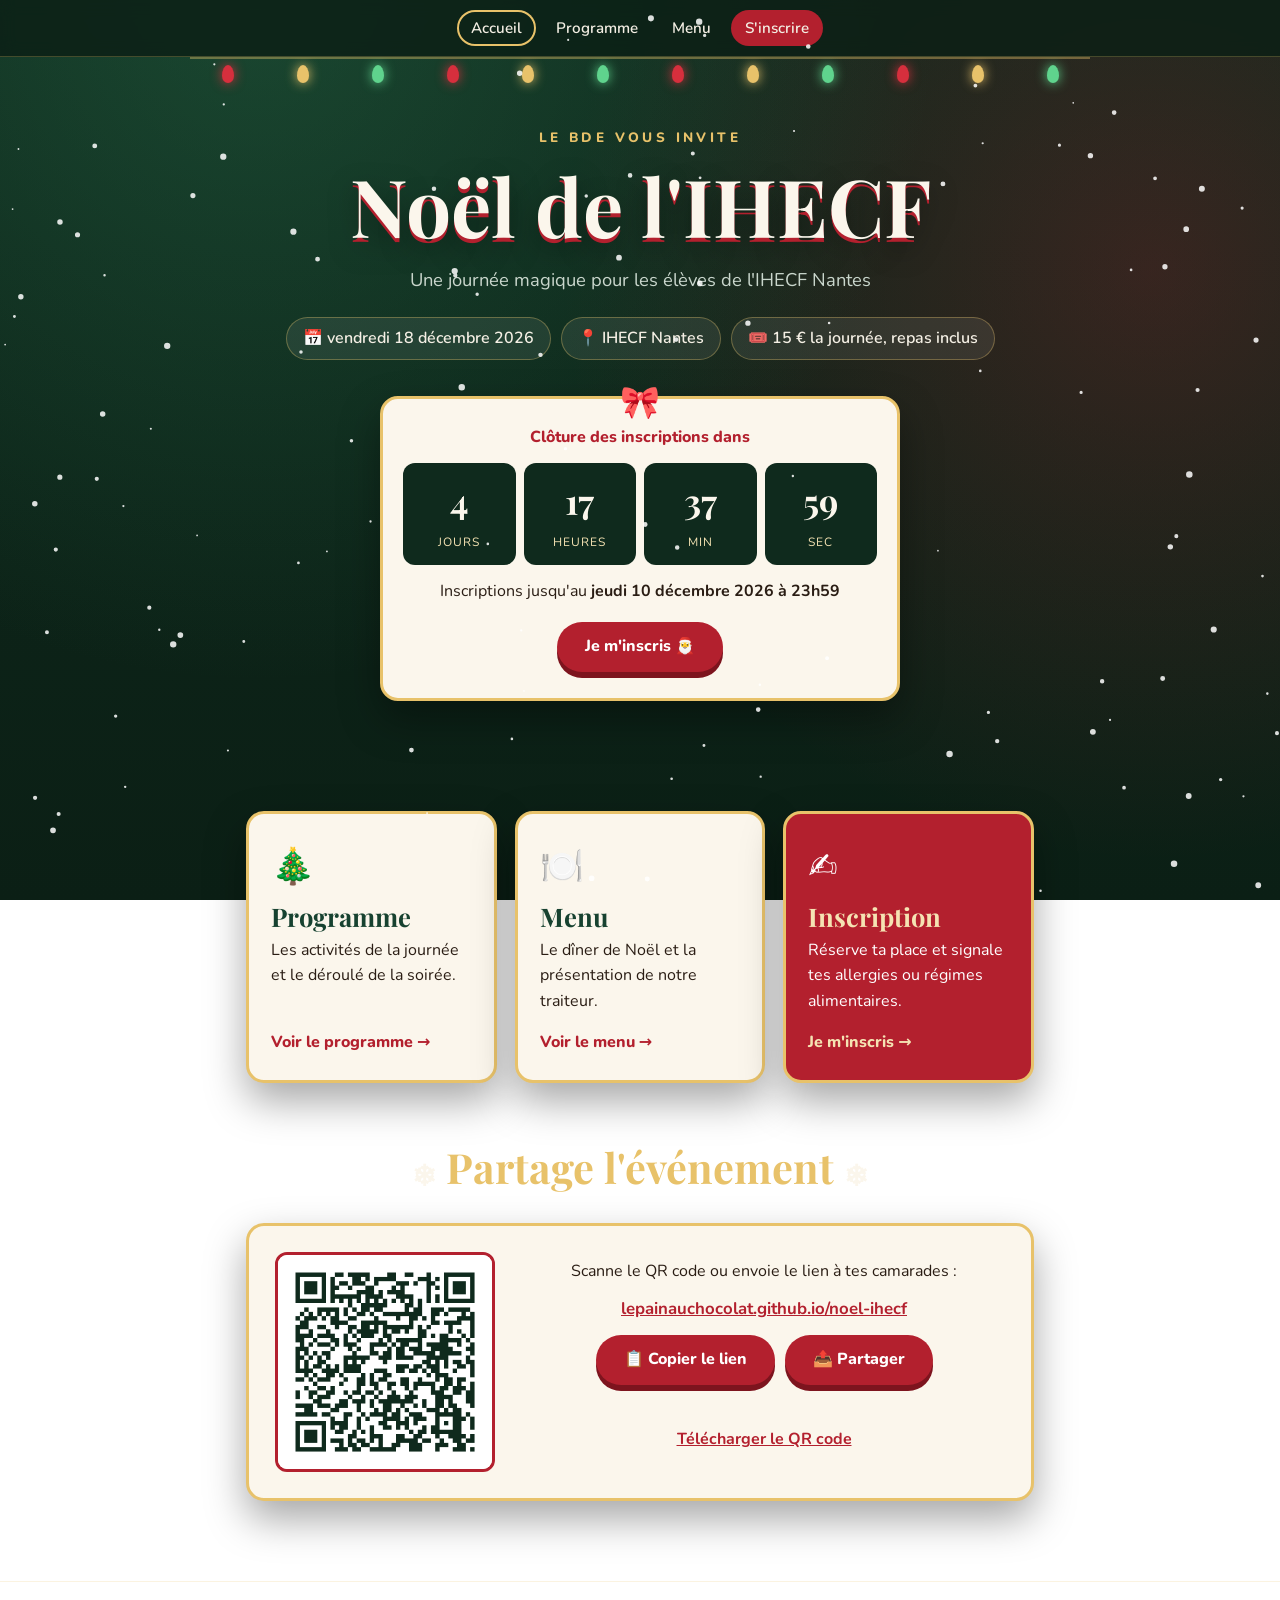
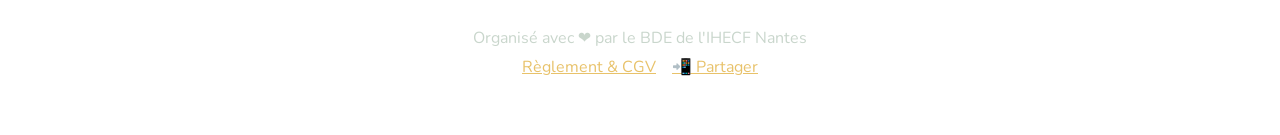
==== index.html @ 0636e61c "Programme : nouveau déroulé de l'après-midi (12h30 – 16h45) Co-Authored-By: Claude Opus 5.5 <noreply" ====
<!doctype html>
<html lang="fr">
<head>
  <meta charset="utf-8">
  <meta name="viewport" content="width=device-width, initial-scale=1">
  <meta name="robots" content="noindex, nofollow">
  <title>Noël de l'IHECF</title>
  <meta name="description" content="Programme, menu et inscription à la journée de Noël des élèves de l'IHECF Nantes.">
  <meta name="theme-color" content="#0f2a1d">
  <link rel="icon" href="data:image/svg+xml,<svg xmlns='http://www.w3.org/2000/svg' viewBox='0 0 100 100'><text y='.9em' font-size='90'>🎄</text></svg>">
  <link rel="preconnect" href="https://fonts.googleapis.com">
  <link rel="preconnect" href="https://fonts.gstatic.com" crossorigin>
  <link href="https://fonts.googleapis.com/css2?family=Playfair+Display:ital,wght@0,600;0,800;1,600&family=Nunito:wght@400;600;800&display=swap" rel="stylesheet">
  <link rel="stylesheet" href="css/style.css?v=202611181200">
</head>
<body data-page="accueil">
  <canvas id="snow" aria-hidden="true"></canvas>

  <nav class="nav">
    <a href="index.html" data-nav="accueil">Accueil</a>
    <a href="programme.html" data-nav="programme">Programme</a>
    <a href="menu.html" data-nav="menu">Menu</a>
    <a href="inscription.html" data-nav="inscription" class="nav-cta">S'inscrire</a>
  </nav>

  <header class="hero">
    <div class="garland" aria-hidden="true">
      <span></span><span></span><span></span><span></span><span></span><span></span><span></span><span></span><span></span><span></span><span></span><span></span>
    </div>
    <p class="hero-kicker">Le BDE vous invite</p>
    <h1 data-bind="nomEvenement">Noël de l'IHECF</h1>
    <p class="hero-sub" data-bind="sousTitre"></p>
    <div class="hero-meta">
      <span class="pill">📅 <span data-bind="dateEvenement"></span></span>
      <span class="pill">📍 <span data-bind="lieu"></span></span>
      <span class="pill">🎟️ <span data-bind="prix"></span></span>
    </div>

    <div class="countdown-card">
      <p class="countdown-label" id="countdown-label">Clôture des inscriptions dans</p>
      <div class="countdown" id="countdown">
        <div><strong data-cd="j">--</strong><span>jours</span></div>
        <div><strong data-cd="h">--</strong><span>heures</span></div>
        <div><strong data-cd="m">--</strong><span>min</span></div>
        <div><strong data-cd="s">--</strong><span>sec</span></div>
      </div>
      <p class="deadline">Inscriptions jusqu'au <strong data-bind="dateLimiteInscription"></strong></p>
      <a href="inscription.html" class="btn" data-signup>Je m'inscris 🎅</a>
    </div>
  </header>

  <main class="section">
    <div class="cards">
      <a class="card" href="programme.html">
        <span class="card-icon" aria-hidden="true">🎄</span>
        <h2>Programme</h2>
        <p>Les activités de la journée et le déroulé de la soirée.</p>
        <span class="card-link">Voir le programme →</span>
      </a>
      <a class="card" href="menu.html">
        <span class="card-icon" aria-hidden="true">🍽️</span>
        <h2>Menu</h2>
        <p>Le dîner de Noël et la présentation de notre traiteur.</p>
        <span class="card-link">Voir le menu →</span>
      </a>
      <a class="card card-red" href="inscription.html" data-signup>
        <span class="card-icon" aria-hidden="true">✍️</span>
        <h2>Inscription</h2>
        <p>Réserve ta place et signale tes allergies ou régimes alimentaires.</p>
        <span class="card-link">Je m'inscris →</span>
      </a>
    </div>

    <section id="partager" class="share">
      <h2><span aria-hidden="true">❄</span> Partage l'événement <span aria-hidden="true">❄</span></h2>
      <div class="share-card">
        <img src="images/qrcode.png" alt="QR code vers le site de l'événement" width="220" height="220">
        <div class="share-body">
          <p>Scanne le QR code ou envoie le lien à tes camarades :</p>
          <p class="share-url"><a id="share-url" href="#"></a></p>
          <div class="share-actions">
            <button type="button" class="btn" id="copy-link">📋 Copier le lien</button>
            <button type="button" class="btn" id="native-share" hidden>📤 Partager</button>
          </div>
          <p class="share-feedback" id="share-feedback" role="status"></p>
          <p><a href="images/qrcode.png" download="qrcode-noel-ihecf.png">Télécharger le QR code</a></p>
        </div>
      </div>
    </section>
  </main>

  <footer class="footer">
    <p>Organisé avec ❤️ par le BDE de l'IHECF Nantes</p>
    <p class="footer-links"><a href="reglement.html">Règlement &amp; CGV</a><a href="index.html#partager">📲 Partager</a><span id="contact-links"></span></p>
  </footer>

  <script src="js/config.js?v=202611181200"></script>
  <script src="js/main.js?v=202611181200"></script>
</body>
</html>
---- css/style.css ----
:root {
  --green-900: #0b1f15;
  --green-800: #0f2a1d;
  --green-700: #174230;
  --green-500: #2e7d55;
  --red-600: #b3202e;
  --red-500: #d62f3d;
  --gold: #e8c26a;
  --gold-soft: #f5e3b3;
  --cream: #fbf6ec;
  --ink: #2a1d14;
  --text: #f4efe4;
  --muted: #c9d6cc;
  --radius: 18px;
  --shadow: 0 18px 40px rgba(0, 0, 0, 0.35);
}

* { box-sizing: border-box; }
html { scroll-behavior: smooth; }
body {
  margin: 0;
  font-family: "Nunito", system-ui, sans-serif;
  color: var(--text);
  background:
    radial-gradient(circle at 20% 0%, rgba(46,125,85,.35), transparent 50%),
    radial-gradient(circle at 90% 30%, rgba(179,32,46,.25), transparent 45%),
    linear-gradient(180deg, var(--green-800), var(--green-900));
  background-attachment: fixed;
  line-height: 1.6;
  min-height: 100vh;
  overflow-x: hidden;
}
a { color: var(--gold); }
h1, h2, h3 { font-family: "Playfair Display", Georgia, serif; line-height: 1.15; }

#snow { position: fixed; inset: 0; pointer-events: none; z-index: 50; }

/* ---------- Navigation ---------- */
.nav {
  position: sticky; top: 0; z-index: 40;
  display: flex; justify-content: center; gap: 6px; flex-wrap: wrap;
  padding: 10px 16px;
  background: rgba(11, 31, 21, .82);
  backdrop-filter: blur(8px);
  border-bottom: 1px solid rgba(232, 194, 106, .25);
}
.nav a {
  color: var(--text); text-decoration: none; font-weight: 600;
  padding: 6px 14px; border-radius: 999px; font-size: .95rem;
}
.nav a:hover { background: rgba(255,255,255,.08); }
.nav .nav-cta { background: var(--red-600); }
.nav .nav-cta:hover { background: var(--red-500); }
.nav a[aria-current="page"] { box-shadow: inset 0 0 0 2px var(--gold); }

/* ---------- En-tête des pages internes ---------- */
.page-head { text-align: center; padding: 50px 16px 10px; max-width: 820px; margin: 0 auto; }
.page-head h1 {
  font-size: clamp(2.4rem, 8vw, 4rem); margin: 0; color: var(--cream);
  text-shadow: 0 4px 0 var(--red-600), 0 10px 30px rgba(0,0,0,.4);
}
.tabs { display: flex; gap: 10px; justify-content: center; flex-wrap: wrap; margin-top: 22px; }
.tabs a { color: var(--text); text-decoration: none; }
.tabs a:hover { background: rgba(255,255,255,.15); }

/* ---------- Cartes de l'accueil ---------- */
.cards { display: grid; grid-template-columns: repeat(auto-fit, minmax(220px, 1fr)); gap: 18px; }
.card {
  display: flex; flex-direction: column; text-decoration: none;
  background: var(--cream); color: var(--ink);
  border-radius: var(--radius); padding: 24px 22px;
  border: 3px solid var(--gold); box-shadow: var(--shadow);
  transition: transform .15s;
}
.card:hover { transform: translateY(-4px); }
.card-icon { font-size: 2.2rem; }
.section .card h2 {
  margin: 8px 0 6px; text-align: left;
  color: var(--green-700); font-size: 1.6rem;
  overflow-wrap: anywhere;
}
.card p { margin: 0 0 16px; flex: 1; }
.card-link { font-weight: 800; color: var(--red-600); }
.card-red { background: var(--red-600); color: #fff; border-color: var(--gold); }
.section .card-red h2, .card-red .card-link { color: var(--gold-soft); }

/* ---------- Partage ---------- */
.share { margin-top: 60px; scroll-margin-top: 70px; }
.share-card {
  display: flex; gap: 28px; align-items: center; justify-content: center; flex-wrap: wrap;
  background: var(--cream); color: var(--ink);
  border-radius: var(--radius); padding: 26px;
  border: 3px solid var(--gold); box-shadow: var(--shadow);
}
.share-card img {
  width: 220px; height: 220px; max-width: 100%;
  border-radius: 12px; border: 3px solid var(--red-600); background: #fff;
}
.share-body { flex: 1 1 260px; text-align: center; }
.share-body p { margin: 0 0 12px; }
.share-body a { color: var(--red-600); font-weight: 700; }
.share-url a { font-size: 1.05rem; overflow-wrap: anywhere; }
.share-actions { display: flex; gap: 10px; justify-content: center; flex-wrap: wrap; margin-bottom: 8px; }
.share-actions .btn { border: 0; font: inherit; font-weight: 800; cursor: pointer; }
.share-actions .btn.btn-ghost { border: 2px solid var(--red-600); color: var(--red-600); }
.share-actions .btn.btn-ghost:hover { background: #fde8ea; }
.share-feedback { min-height: 1.4em; font-weight: 700; color: var(--green-700); }

/* ---------- Programme ---------- */
.section-night {
  background: linear-gradient(180deg, rgba(10,14,40,.0), rgba(10,14,40,.55) 15%, rgba(10,14,40,.55) 85%, rgba(10,14,40,0));
  max-width: none;
}
.section-night > * { max-width: 820px; margin-left: auto; margin-right: auto; }
.section-night .timeline::before {
  background: repeating-linear-gradient(180deg, var(--gold) 0 14px, var(--cream) 14px 28px);
}
.center-actions { display: flex; gap: 12px; justify-content: center; flex-wrap: wrap; margin-top: 30px; }
.btn.btn-ghost { background: transparent; border: 2px solid var(--gold); color: var(--gold); box-shadow: none; }
.btn.btn-ghost:hover { background: rgba(232,194,106,.12); }
.btn.btn-ghost:active { transform: none; }

/* ---------- Traiteur ---------- */
.caterer {
  display: flex; gap: 24px; align-items: center; flex-wrap: wrap;
  background: rgba(255,255,255,.06); border: 1px solid rgba(232,194,106,.35);
  border-radius: var(--radius); padding: 24px;
}
.caterer-photo {
  flex: 0 0 160px; height: 160px; border-radius: 50%;
  display: grid; place-items: center; font-size: 4.5rem;
  background: var(--cream) center / cover no-repeat;
  border: 4px solid var(--gold); box-shadow: var(--shadow);
  margin: 0 auto;
}
.caterer-body { flex: 1 1 280px; }
.caterer-body h3 { margin: 0; font-size: 1.8rem; color: var(--cream); }
.caterer-slogan { margin: 2px 0 12px; color: var(--gold); font-style: italic; font-family: "Playfair Display", serif; font-size: 1.1rem; }
.caterer-points { list-style: none; padding: 0; margin: 14px 0 0; display: flex; flex-wrap: wrap; gap: 8px; }
.caterer-points li {
  background: rgba(46,125,85,.35); border: 1px solid var(--green-500);
  padding: 4px 12px; border-radius: 999px; font-size: .9rem; font-weight: 600;
}
.caterer-links { margin: 14px 0 0; font-weight: 700; }
.caterer-links:empty { display: none; }

/* ---------- Inscription ---------- */
.deadline-banner {
  display: inline-block; margin: 20px 0 0;
  background: var(--cream); color: var(--ink);
  padding: 10px 20px; border-radius: 999px; border: 2px solid var(--gold); font-weight: 600;
}
.deadline-banner.is-closed { background: #fde8ea; color: #7d141e; }
.deadline-left { color: var(--red-600); font-weight: 800; }
.steps { display: grid; grid-template-columns: repeat(auto-fit, minmax(200px, 1fr)); gap: 14px; margin-bottom: 26px; }
.step {
  display: flex; gap: 12px; align-items: flex-start;
  background: rgba(255,255,255,.06); border: 1px solid rgba(255,255,255,.12);
  border-radius: var(--radius); padding: 16px;
}
.step span {
  flex: 0 0 34px; height: 34px; border-radius: 50%; display: grid; place-items: center;
  background: var(--red-600); color: #fff; font-weight: 800;
}
.step p { margin: 4px 0 0; }

/* ---------- Hero ---------- */
.hero {
  position: relative;
  text-align: center;
  padding: 70px 16px 60px;
  max-width: 900px; margin: 0 auto;
}
.garland {
  position: absolute; top: 0; left: 50%; transform: translateX(-50%);
  width: min(100%, 900px); height: 40px;
  display: flex; justify-content: space-around;
  border-top: 2px solid rgba(232,194,106,.4);
  border-radius: 0 0 50% 50% / 0 0 30px 30px;
}
.garland span {
  width: 12px; height: 18px; border-radius: 50% 50% 50% 50% / 60% 60% 40% 40%;
  margin-top: 6px;
  background: var(--red-500);
  box-shadow: 0 0 12px var(--red-500);
  animation: blink 2s infinite ease-in-out;
}
.garland span:nth-child(3n+2) { background: var(--gold); box-shadow: 0 0 12px var(--gold); animation-delay: .6s; }
.garland span:nth-child(3n) { background: #5fd38d; box-shadow: 0 0 12px #5fd38d; animation-delay: 1.2s; }
@keyframes blink { 50% { opacity: .35; box-shadow: none; } }

.hero-kicker {
  text-transform: uppercase; letter-spacing: .25em;
  color: var(--gold); font-weight: 800; font-size: .85rem; margin: 0 0 10px;
}
.hero h1 {
  font-size: clamp(2.6rem, 9vw, 5rem);
  margin: 0;
  color: var(--cream);
  text-shadow: 0 4px 0 var(--red-600), 0 10px 30px rgba(0,0,0,.4);
}
.hero-sub { color: var(--muted); font-size: 1.15rem; margin: 14px auto 22px; max-width: 560px; }
.hero-meta { display: flex; gap: 10px; justify-content: center; flex-wrap: wrap; }
.pill {
  background: rgba(255,255,255,.08);
  border: 1px solid rgba(232,194,106,.35);
  padding: 8px 16px; border-radius: 999px; font-weight: 600;
}

.countdown-card {
  margin: 36px auto 0; max-width: 520px;
  background: var(--cream); color: var(--ink);
  border-radius: var(--radius); padding: 26px 20px;
  box-shadow: var(--shadow);
  border: 3px solid var(--gold);
  position: relative;
}
.countdown-card::before {
  content: "🎀"; position: absolute; top: -22px; left: 50%; transform: translateX(-50%);
  font-size: 2rem;
}
.countdown-label { margin: 0 0 12px; font-weight: 800; color: var(--red-600); }
.countdown { display: grid; grid-template-columns: repeat(4, 1fr); gap: 8px; }
.countdown[hidden] { display: none; }
.countdown div {
  background: var(--green-800); color: var(--cream);
  border-radius: 12px; padding: 10px 4px;
}
.countdown strong { display: block; font-size: clamp(1.5rem, 6vw, 2.2rem); font-family: "Playfair Display", serif; }
.countdown span { font-size: .75rem; text-transform: uppercase; letter-spacing: .08em; color: var(--gold-soft); }
.deadline { margin: 14px 0 18px; }

.btn {
  display: inline-block; text-decoration: none;
  background: var(--red-600); color: #fff; font-weight: 800;
  padding: 12px 28px; border-radius: 999px;
  box-shadow: 0 6px 0 #7d141e;
  transition: transform .1s, box-shadow .1s;
}
.btn:hover { background: var(--red-500); }
.btn:active { transform: translateY(4px); box-shadow: 0 2px 0 #7d141e; }
.btn.is-closed, .nav-cta.is-closed { opacity: .5; }

/* ---------- Sections ---------- */
.section { max-width: 820px; margin: 0 auto; padding: 50px 16px; scroll-margin-top: 60px; }
.section h2 {
  text-align: center; color: var(--gold);
  font-size: clamp(1.8rem, 6vw, 2.6rem); margin: 0 0 32px;
}
.section h2 span { color: var(--cream); font-size: .7em; vertical-align: middle; }
.lead { text-align: center; max-width: 620px; margin: 0 auto 12px; }
.lead.small { font-size: .95rem; color: var(--muted); margin-bottom: 26px; }

/* ---------- Timeline ---------- */
.timeline { list-style: none; padding: 0; margin: 0; position: relative; }
.timeline::before {
  content: ""; position: absolute; left: 27px; top: 10px; bottom: 10px; width: 3px;
  background: repeating-linear-gradient(180deg, var(--red-500) 0 14px, var(--cream) 14px 28px);
  border-radius: 3px;
}
.tl-item { display: flex; gap: 18px; margin-bottom: 18px; position: relative; }
.tl-icon {
  flex: 0 0 56px; height: 56px; border-radius: 50%;
  display: grid; place-items: center; font-size: 1.6rem;
  background: var(--cream); border: 3px solid var(--gold);
  position: relative; z-index: 1;
}
.tl-body {
  flex: 1; background: rgba(255,255,255,.06);
  border: 1px solid rgba(255,255,255,.1);
  border-radius: var(--radius); padding: 14px 18px;
}
.tl-time { margin: 0; color: var(--gold); font-weight: 800; letter-spacing: .05em; }
.tl-body h3 { margin: 2px 0 4px; font-size: 1.25rem; color: var(--cream); }
.tl-body p:last-child { margin: 0; color: var(--muted); }

/* ---------- Menu ---------- */
.menu-card {
  background: var(--cream); color: var(--ink);
  border-radius: var(--radius); padding: 34px 24px;
  box-shadow: var(--shadow);
  text-align: center;
  border: 3px double var(--gold);
  outline: 2px solid var(--red-600); outline-offset: 6px;
  margin: 8px;
}
.menu-title { font-family: "Playfair Display", serif; font-style: italic; font-size: 2rem; margin: 0; color: var(--red-600); }
.menu-info { margin: 4px 0 20px; font-weight: 800; color: var(--green-700); }
.menu-section h3 {
  margin: 0 0 6px; text-transform: uppercase; letter-spacing: .2em;
  font-size: .95rem; color: var(--green-700); font-family: "Nunito", sans-serif; font-weight: 800;
}
.menu-section ul { list-style: none; padding: 0; margin: 0; }
.menu-section li { font-family: "Playfair Display", serif; font-size: 1.1rem; margin: 2px 0; }
.menu-sep { color: var(--gold); margin: 14px 0; font-size: 1.1rem; }
.menu-note {
  margin: 26px 0 0; padding: 12px 16px; border-radius: 12px;
  background: #fde8ea; color: #7d141e; font-weight: 600; font-size: .95rem;
}
.menu-note:empty { display: none; }

/* ---------- Formulaire ---------- */
.form-wrap[hidden], .notice[hidden] { display: none; }
.form-wrap {
  background: var(--cream); border-radius: var(--radius);
  padding: 8px; box-shadow: var(--shadow); border: 3px solid var(--gold);
}
.form-wrap iframe { width: 100%; height: 1200px; border: 0; border-radius: 12px; display: block; }
.form-fallback { text-align: center; color: var(--ink); font-size: .9rem; margin: 8px 0 4px; }
.form-fallback a { color: var(--red-600); }
.notice {
  text-align: center; font-size: 1.15rem;
  background: rgba(255,255,255,.08); border: 2px dashed var(--gold);
  border-radius: var(--radius); padding: 28px 18px;
}

/* ---------- Footer ---------- */
.footer {
  text-align: center; padding: 40px 16px 50px; color: var(--muted);
  border-top: 1px solid rgba(232,194,106,.2); margin-top: 30px;
}
.footer p { margin: 4px 0; }
.footer-links { display: flex; gap: 16px; justify-content: center; flex-wrap: wrap; }
#contact-links { display: contents; }

/* ---------- Page règlement ---------- */
.doc {
  max-width: 820px; margin: 40px auto; padding: 0 16px;
}
.doc-card {
  background: var(--cream); color: var(--ink);
  border-radius: var(--radius); padding: 36px clamp(18px, 5vw, 48px);
  box-shadow: var(--shadow); border: 3px solid var(--gold);
}
.doc h1 { color: var(--red-600); font-size: clamp(2rem, 7vw, 2.8rem); margin: 0 0 6px; text-align: center; }
.doc .updated { text-align: center; color: #6b5d50; margin: 0 0 24px; font-size: .9rem; }
.doc-toc {
  background: #f1e8d6; border-radius: 12px; padding: 14px 20px; margin-bottom: 28px;
}
.doc-toc p { margin: 0 0 6px; font-weight: 800; }
.doc-toc ol { margin: 0; padding-left: 20px; }
.doc-toc a, .doc-card a { color: var(--red-600); }
.doc h2 {
  color: var(--green-700); font-size: 1.6rem; margin: 36px 0 10px;
  padding-bottom: 6px; border-bottom: 2px solid var(--gold); scroll-margin-top: 70px;
}
.doc h3 { color: var(--red-600); font-size: 1.1rem; margin: 20px 0 6px; font-family: "Nunito", sans-serif; font-weight: 800; }
.doc p, .doc li { font-size: 1rem; }
.doc .placeholder { background: #fff3c4; padding: 0 4px; border-radius: 4px; }

@media (max-width: 520px) {
  .timeline::before { left: 21px; }
  .tl-icon { flex-basis: 44px; height: 44px; font-size: 1.25rem; }
  .tl-item { gap: 12px; }
  .form-wrap iframe { height: 1400px; }
}

@media (prefers-reduced-motion: reduce) {
  html { scroll-behavior: auto; }
  .garland span { animation: none; }
}

/* ---------- Avertissement paiement ---------- */
.pay-warning {
  max-width: 620px; margin: 0 auto 16px; text-align: center;
  background: #fde8ea; color: #7d141e;
  border: 2px solid var(--red-600); border-radius: 12px;
  padding: 12px 16px; font-size: .95rem;
}
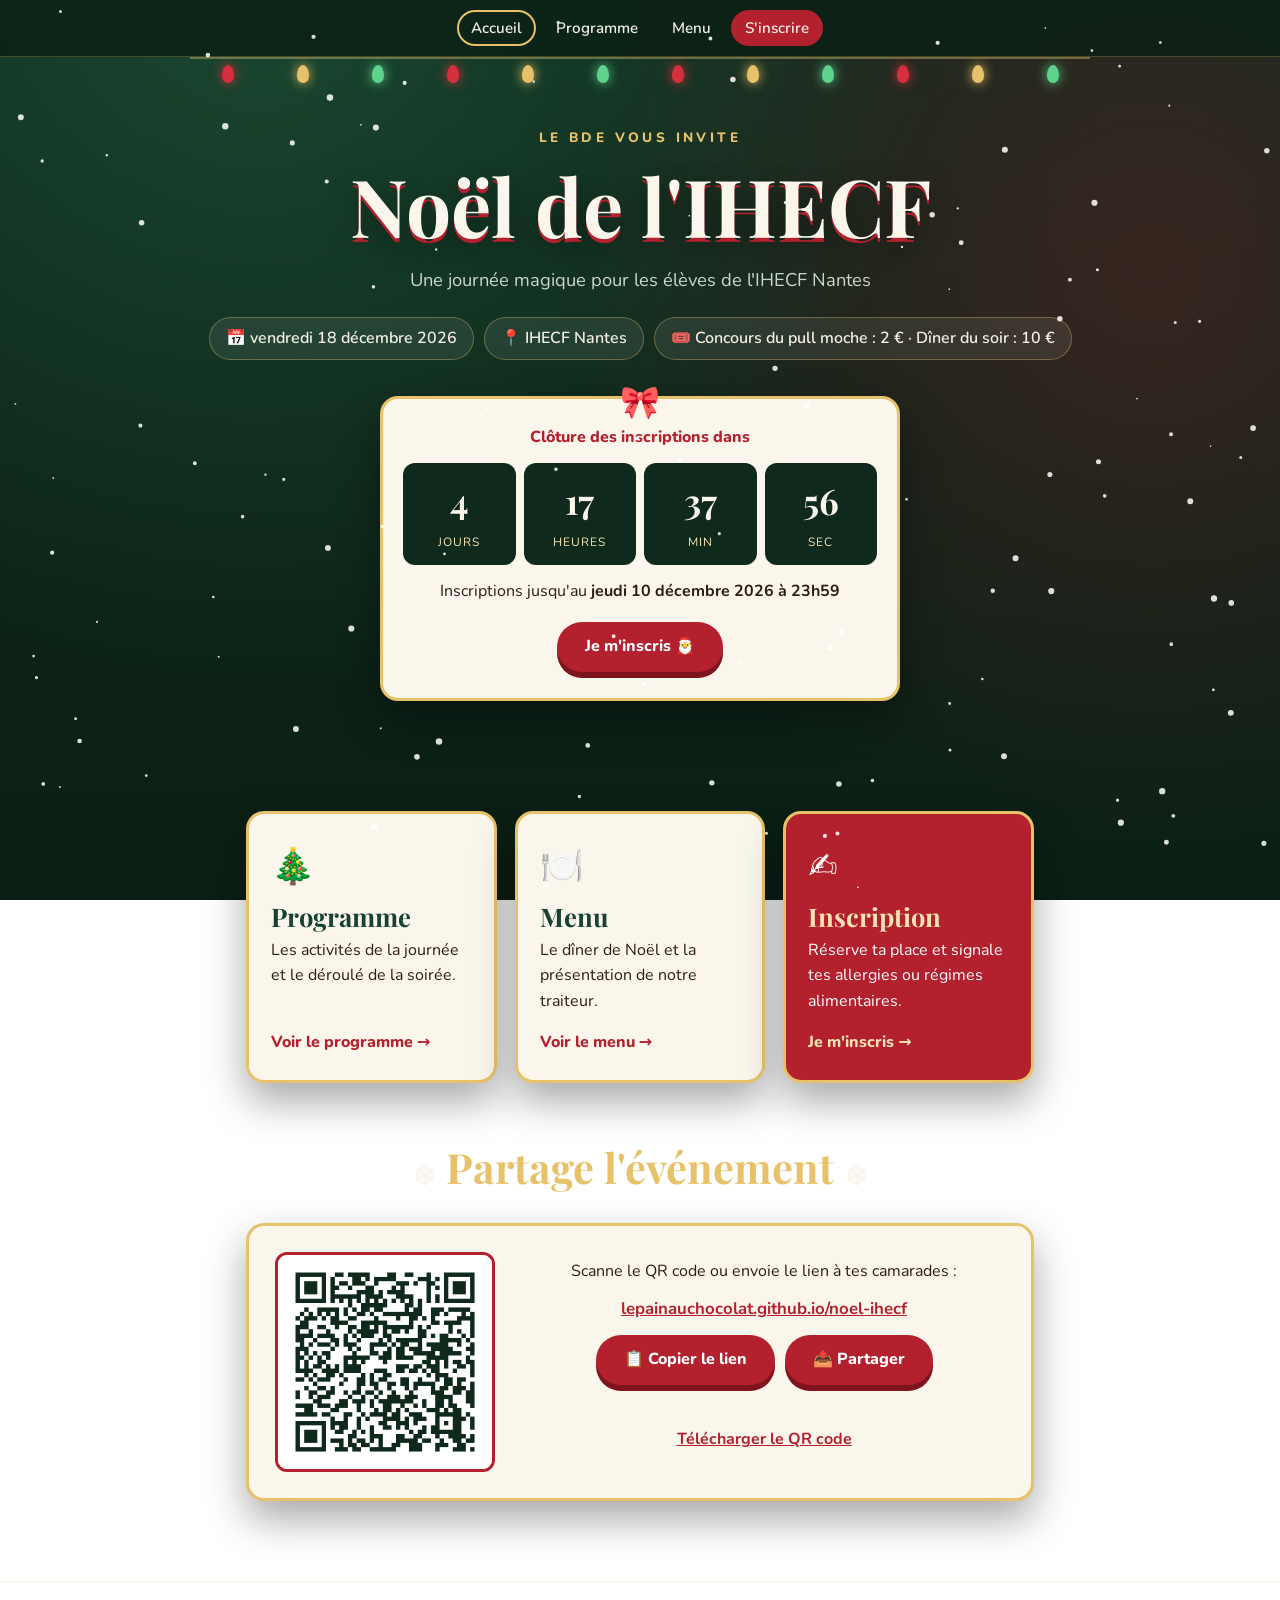
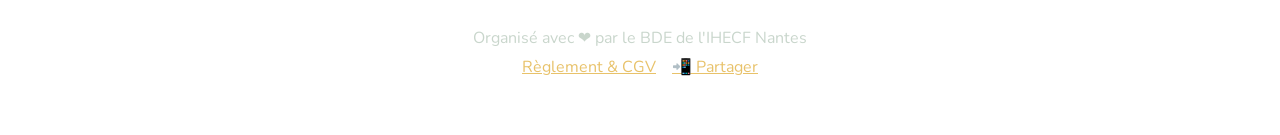
==== commit 46e73d5f: "Tarifs : concours pull moche 2 €, dîner du soir 10 € Co-Authored-By: Claude Opus 5.5 <noreply@anthro" ====
--- a/index.html
+++ b/index.html
@@ -11,7 +11,7 @@
   <link rel="preconnect" href="https://fonts.googleapis.com">
   <link rel="preconnect" href="https://fonts.gstatic.com" crossorigin>
   <link href="https://fonts.googleapis.com/css2?family=Playfair+Display:ital,wght@0,600;0,800;1,600&family=Nunito:wght@400;600;800&display=swap" rel="stylesheet">
-  <link rel="stylesheet" href="css/style.css?v=202611181200">
+  <link rel="stylesheet" href="css/style.css?v=202611181215">
 </head>
 <body data-page="accueil">
   <canvas id="snow" aria-hidden="true"></canvas>
@@ -94,7 +94,7 @@
     <p class="footer-links"><a href="reglement.html">Règlement &amp; CGV</a><a href="index.html#partager">📲 Partager</a><span id="contact-links"></span></p>
   </footer>
 
-  <script src="js/config.js?v=202611181200"></script>
-  <script src="js/main.js?v=202611181200"></script>
+  <script src="js/config.js?v=202611181215"></script>
+  <script src="js/main.js?v=202611181215"></script>
 </body>
 </html>
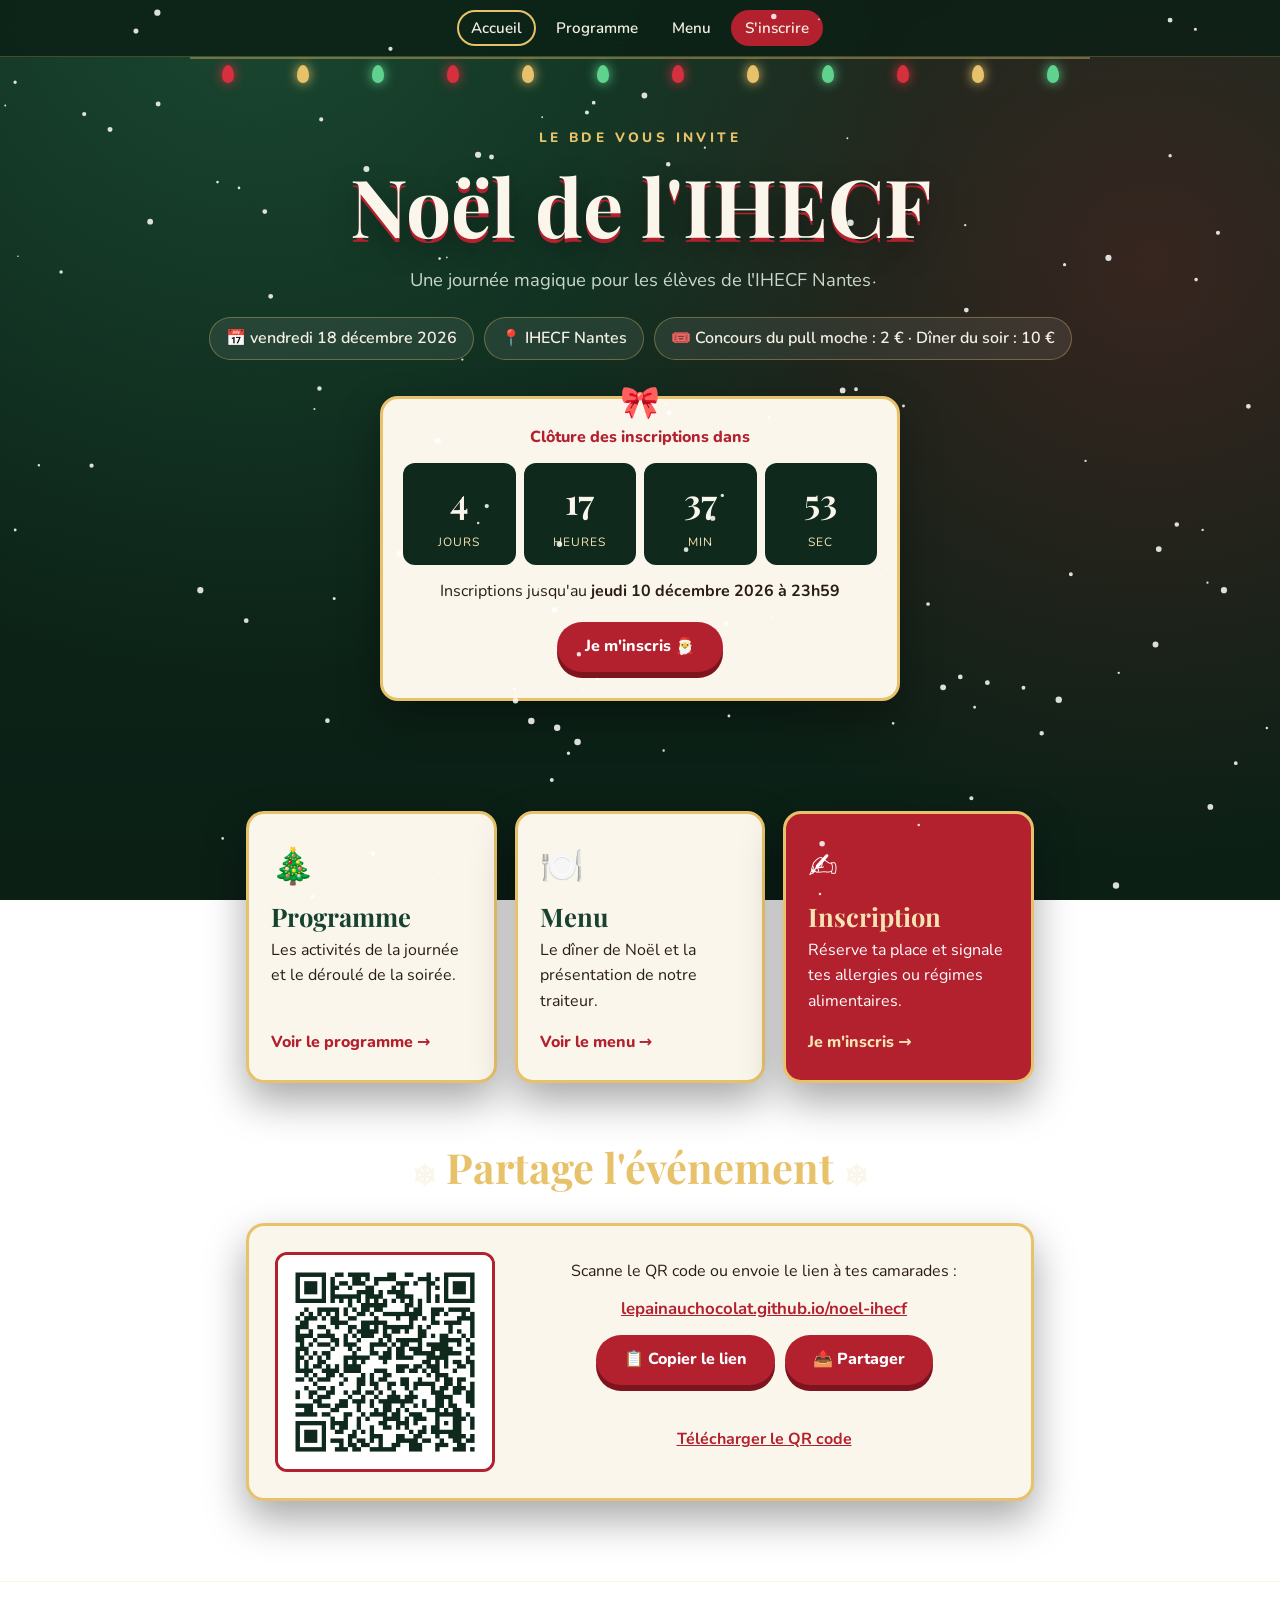
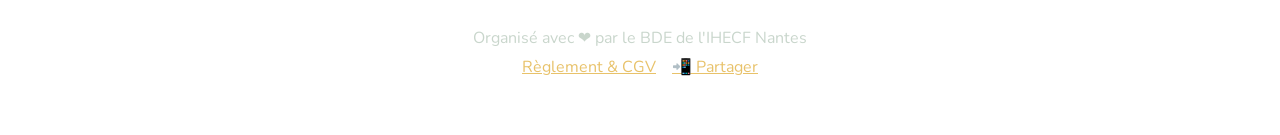
==== commit c03566c8: "Programme : distribution des pulls IHECF au repas du midi Co-Authored-By: Claude Opus 5.5 <noreply@a" ====
--- a/index.html
+++ b/index.html
@@ -11,7 +11,7 @@
   <link rel="preconnect" href="https://fonts.googleapis.com">
   <link rel="preconnect" href="https://fonts.gstatic.com" crossorigin>
   <link href="https://fonts.googleapis.com/css2?family=Playfair+Display:ital,wght@0,600;0,800;1,600&family=Nunito:wght@400;600;800&display=swap" rel="stylesheet">
-  <link rel="stylesheet" href="css/style.css?v=202611181215">
+  <link rel="stylesheet" href="css/style.css?v=202611181230">
 </head>
 <body data-page="accueil">
   <canvas id="snow" aria-hidden="true"></canvas>
@@ -94,7 +94,7 @@
     <p class="footer-links"><a href="reglement.html">Règlement &amp; CGV</a><a href="index.html#partager">📲 Partager</a><span id="contact-links"></span></p>
   </footer>
 
-  <script src="js/config.js?v=202611181215"></script>
-  <script src="js/main.js?v=202611181215"></script>
+  <script src="js/config.js?v=202611181230"></script>
+  <script src="js/main.js?v=202611181230"></script>
 </body>
 </html>
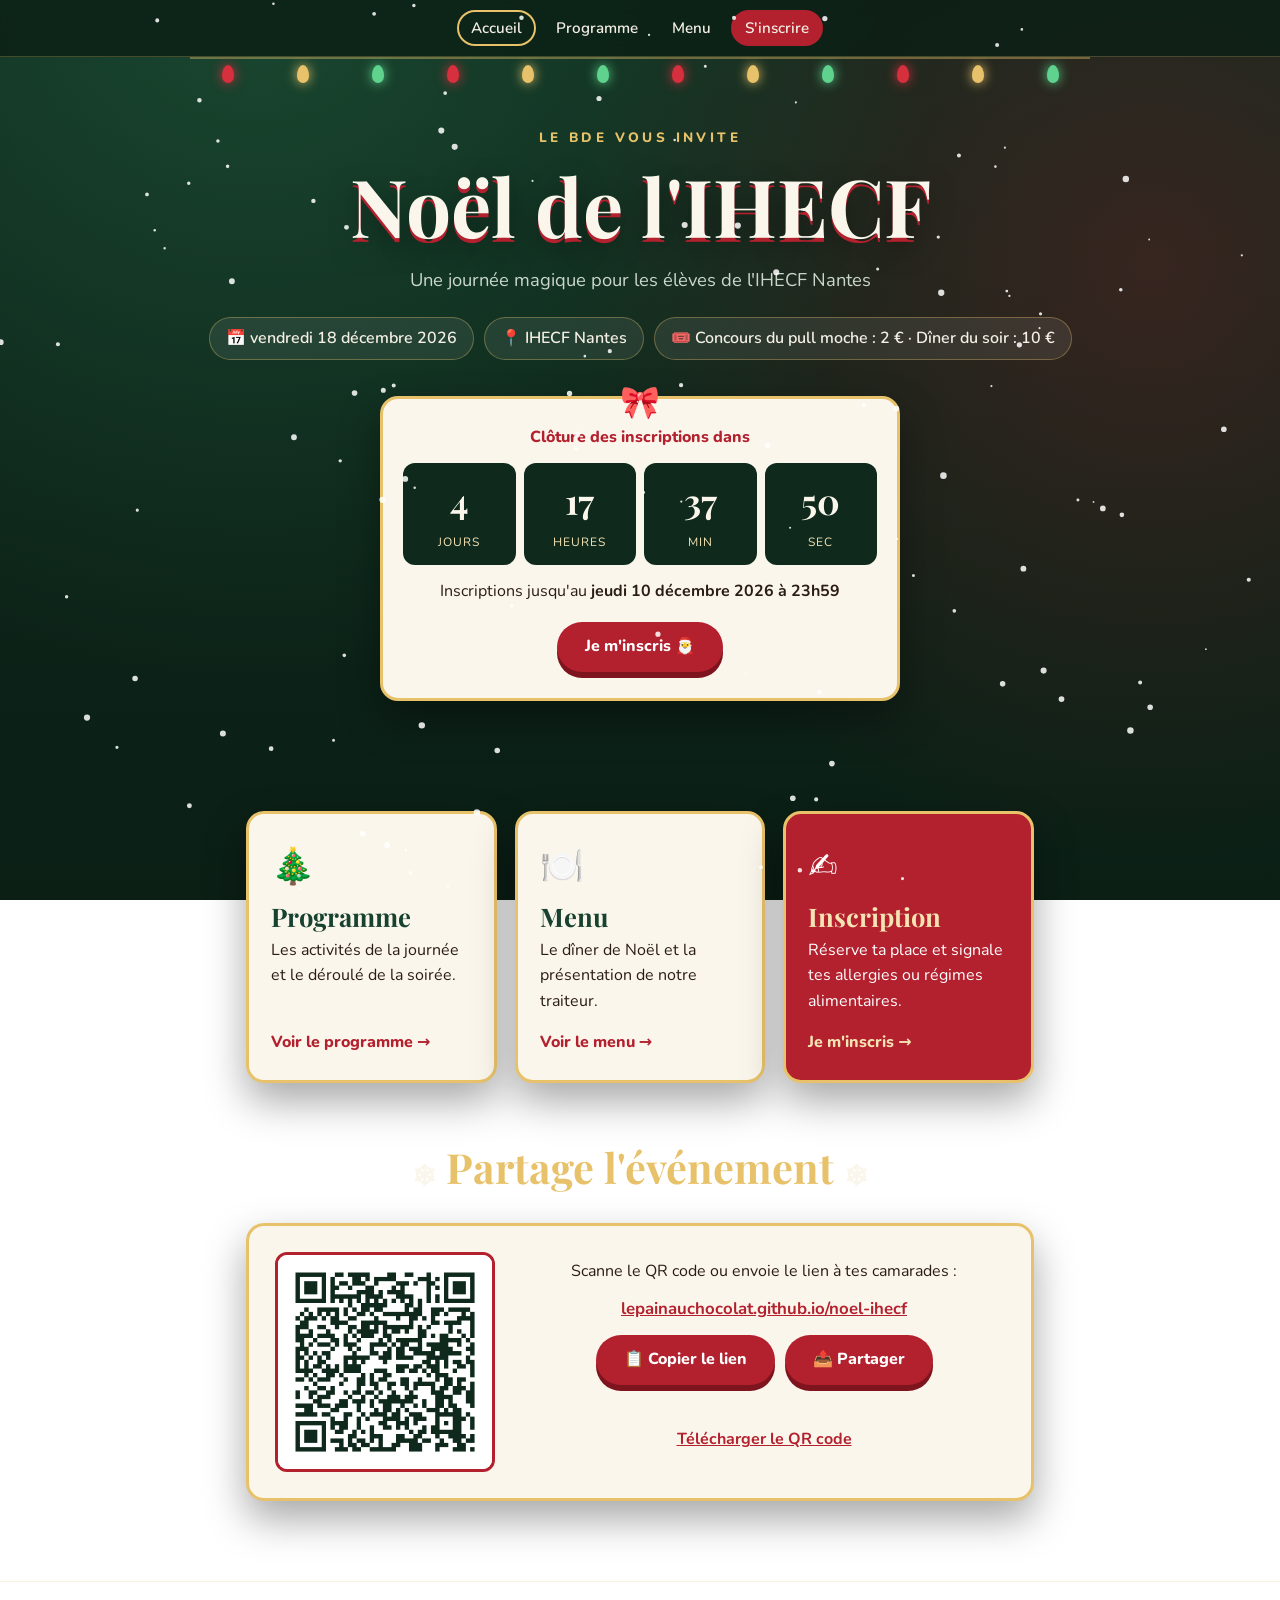
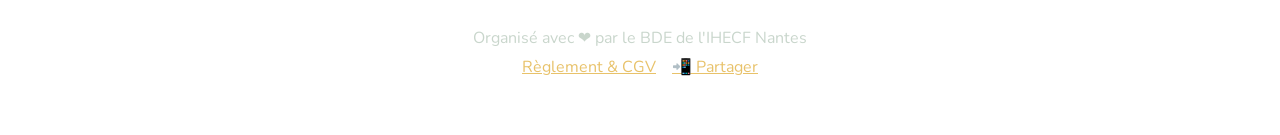
==== commit ee3b6c63: "Programme : blind test sans points négatifs, quiz sans photos d'enfance Co-Authored-By: Claude Opus " ====
--- a/index.html
+++ b/index.html
@@ -11,7 +11,7 @@
   <link rel="preconnect" href="https://fonts.googleapis.com">
   <link rel="preconnect" href="https://fonts.gstatic.com" crossorigin>
   <link href="https://fonts.googleapis.com/css2?family=Playfair+Display:ital,wght@0,600;0,800;1,600&family=Nunito:wght@400;600;800&display=swap" rel="stylesheet">
-  <link rel="stylesheet" href="css/style.css?v=202611181230">
+  <link rel="stylesheet" href="css/style.css?v=202611181245">
 </head>
 <body data-page="accueil">
   <canvas id="snow" aria-hidden="true"></canvas>
@@ -94,7 +94,7 @@
     <p class="footer-links"><a href="reglement.html">Règlement &amp; CGV</a><a href="index.html#partager">📲 Partager</a><span id="contact-links"></span></p>
   </footer>
 
-  <script src="js/config.js?v=202611181230"></script>
-  <script src="js/main.js?v=202611181230"></script>
+  <script src="js/config.js?v=202611181245"></script>
+  <script src="js/main.js?v=202611181245"></script>
 </body>
 </html>
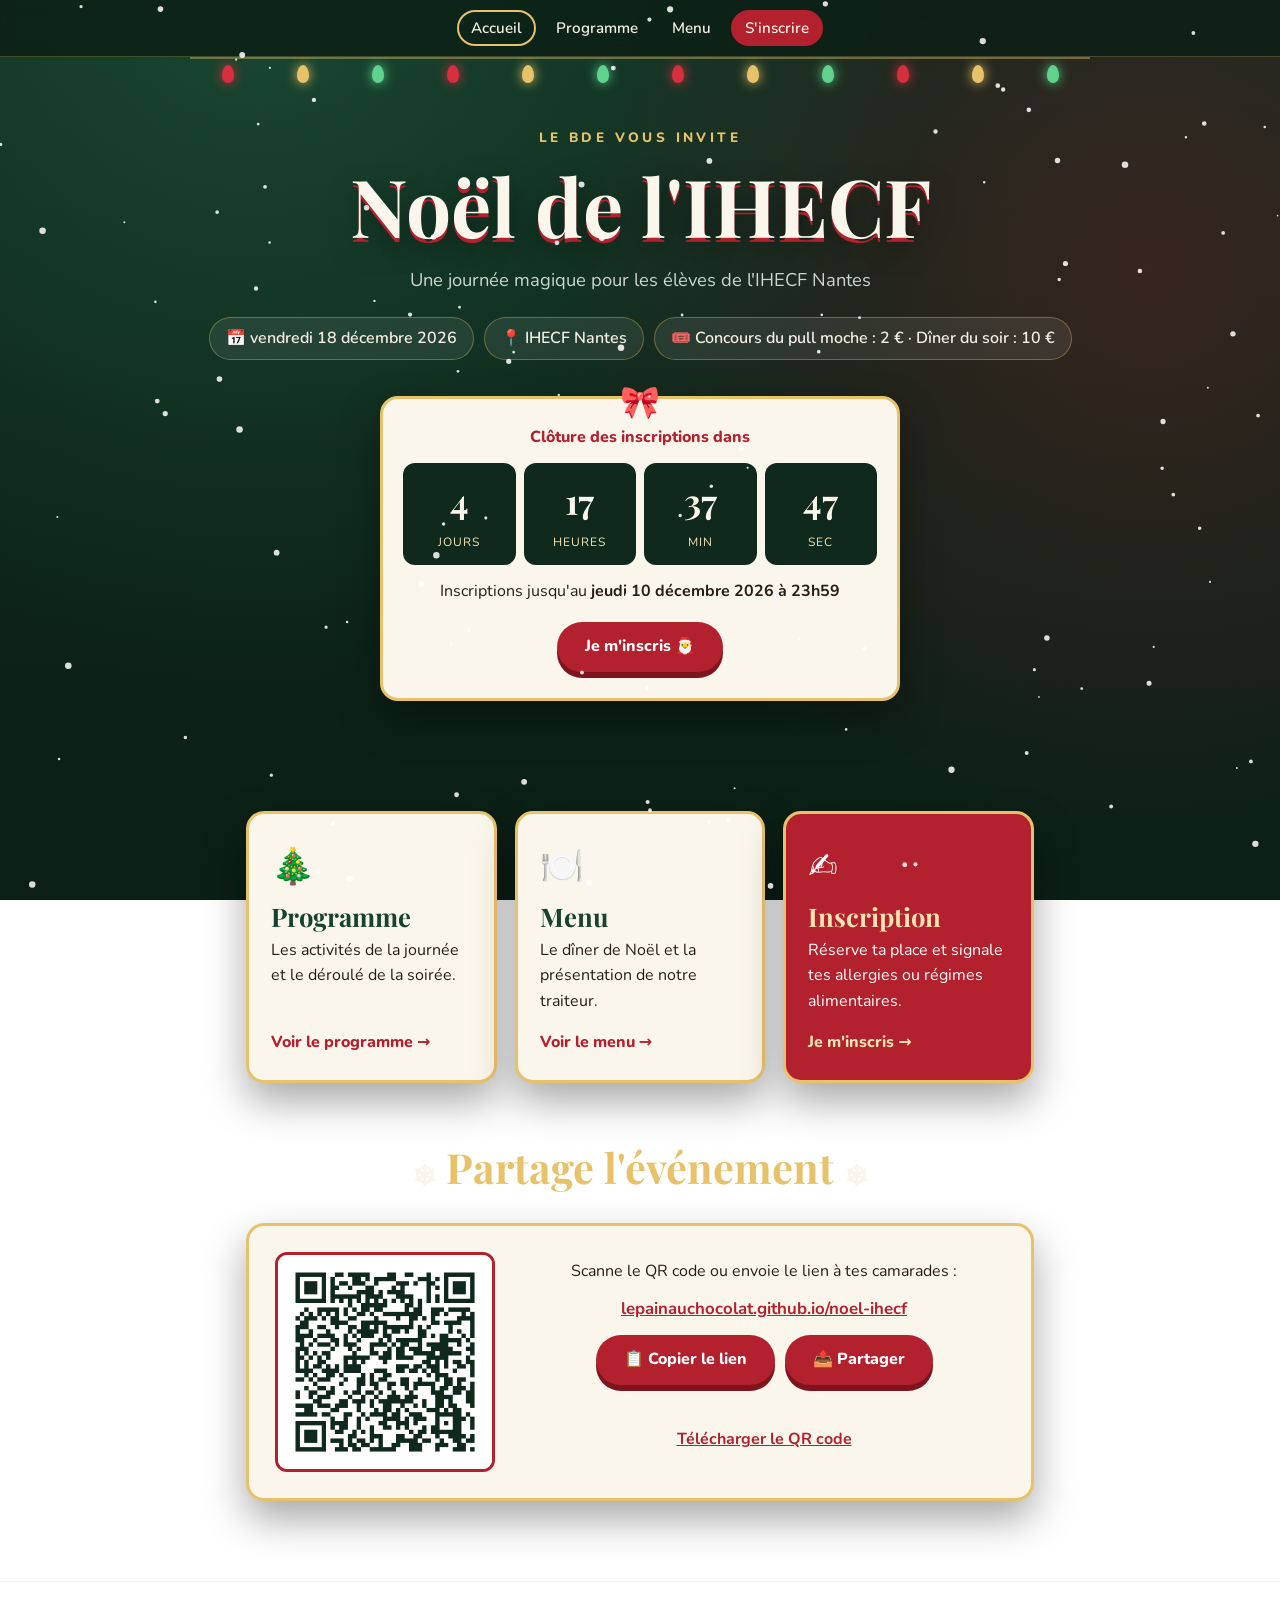
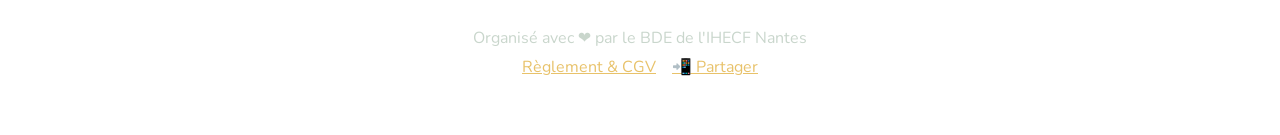
==== commit 478afaa6: "Inscription : formulaire du site (pull moche, Secret Santa, allergies si dîner, paiement si activité" ====
--- a/index.html
+++ b/index.html
@@ -11,7 +11,7 @@
   <link rel="preconnect" href="https://fonts.googleapis.com">
   <link rel="preconnect" href="https://fonts.gstatic.com" crossorigin>
   <link href="https://fonts.googleapis.com/css2?family=Playfair+Display:ital,wght@0,600;0,800;1,600&family=Nunito:wght@400;600;800&display=swap" rel="stylesheet">
-  <link rel="stylesheet" href="css/style.css?v=202611181245">
+  <link rel="stylesheet" href="css/style.css?v=202611181400">
 </head>
 <body data-page="accueil">
   <canvas id="snow" aria-hidden="true"></canvas>
@@ -94,7 +94,7 @@
     <p class="footer-links"><a href="reglement.html">Règlement &amp; CGV</a><a href="index.html#partager">📲 Partager</a><span id="contact-links"></span></p>
   </footer>
 
-  <script src="js/config.js?v=202611181245"></script>
-  <script src="js/main.js?v=202611181245"></script>
+  <script src="js/config.js?v=202611181400"></script>
+  <script src="js/main.js?v=202611181400"></script>
 </body>
 </html>
--- a/css/style.css
+++ b/css/style.css
@@ -367,3 +367,45 @@
   border: 2px solid var(--red-600); border-radius: 12px;
   padding: 12px 16px; font-size: .95rem;
 }
+
+/* ---------- Formulaire d'inscription du site ---------- */
+.signup[hidden], .signup-ok[hidden], .signup [hidden] { display: none; }
+.signup { color: var(--ink); padding: clamp(14px, 4vw, 28px); }
+.signup fieldset { border: 0; margin: 0 0 22px; padding: 0; min-width: 0; }
+.signup legend {
+  font-family: "Playfair Display", serif; font-weight: 800; font-size: 1.35rem;
+  color: var(--red-600); margin-bottom: 10px; padding: 0;
+}
+.signup .hint { margin: 0 0 12px; color: #6b5d50; font-size: .95rem; }
+.field { display: block; margin: 0 0 14px; font-weight: 800; }
+.field-row { display: grid; grid-template-columns: 1fr 1fr; gap: 0 14px; }
+.field input:not([type]), .signup .other {
+  display: block; width: 100%; margin-top: 6px; font: inherit; font-weight: 600;
+  padding: 10px 12px; border: 2px solid #d9cbb0; border-radius: 10px; background: #fff; color: var(--ink);
+}
+.field input:focus, .signup .other:focus { outline: none; border-color: var(--green-500); }
+.q { display: block; margin-bottom: 6px; }
+.q small, .q em, .choice em { font-weight: 600; color: #6b5d50; font-style: normal; }
+.choices { display: flex; flex-wrap: wrap; gap: 8px; }
+.choices.grid { display: grid; grid-template-columns: repeat(auto-fill, minmax(230px, 1fr)); }
+.choice {
+  display: flex; align-items: flex-start; gap: 8px; cursor: pointer; font-weight: 600;
+  background: #fff; border: 2px solid #e6dcc7; border-radius: 10px; padding: 8px 12px;
+}
+.choice:has(input:checked) { border-color: var(--green-500); background: #eaf5ee; }
+.choice input { margin-top: 5px; accent-color: var(--green-500); flex: none; }
+.choice.big { margin: 0 0 10px; padding: 12px 14px; }
+.sub { border-left: 4px solid var(--gold); padding: 4px 0 4px 14px; margin: 0 0 18px; }
+.total { font-size: 1.1rem; margin: 0 0 12px; }
+.total strong { color: var(--red-600); }
+.hp { position: absolute; left: -9999px; width: 1px; height: 1px; opacity: 0; }
+.form-error {
+  background: #fde8ea; color: #7d141e; border: 2px solid var(--red-600);
+  border-radius: 10px; padding: 10px 14px; font-weight: 700;
+}
+.signup .btn { border: 0; font: inherit; font-weight: 800; cursor: pointer; width: 100%; font-size: 1.1rem; }
+.signup .btn:disabled { opacity: .6; cursor: wait; }
+.signup-ok { color: var(--ink); text-align: center; padding: 28px 18px; }
+.signup-ok h2 { color: var(--green-700); margin: 0 0 8px; }
+.big-emoji { font-size: 3rem; margin: 0; }
+@media (max-width: 520px) { .field-row { grid-template-columns: 1fr; } }
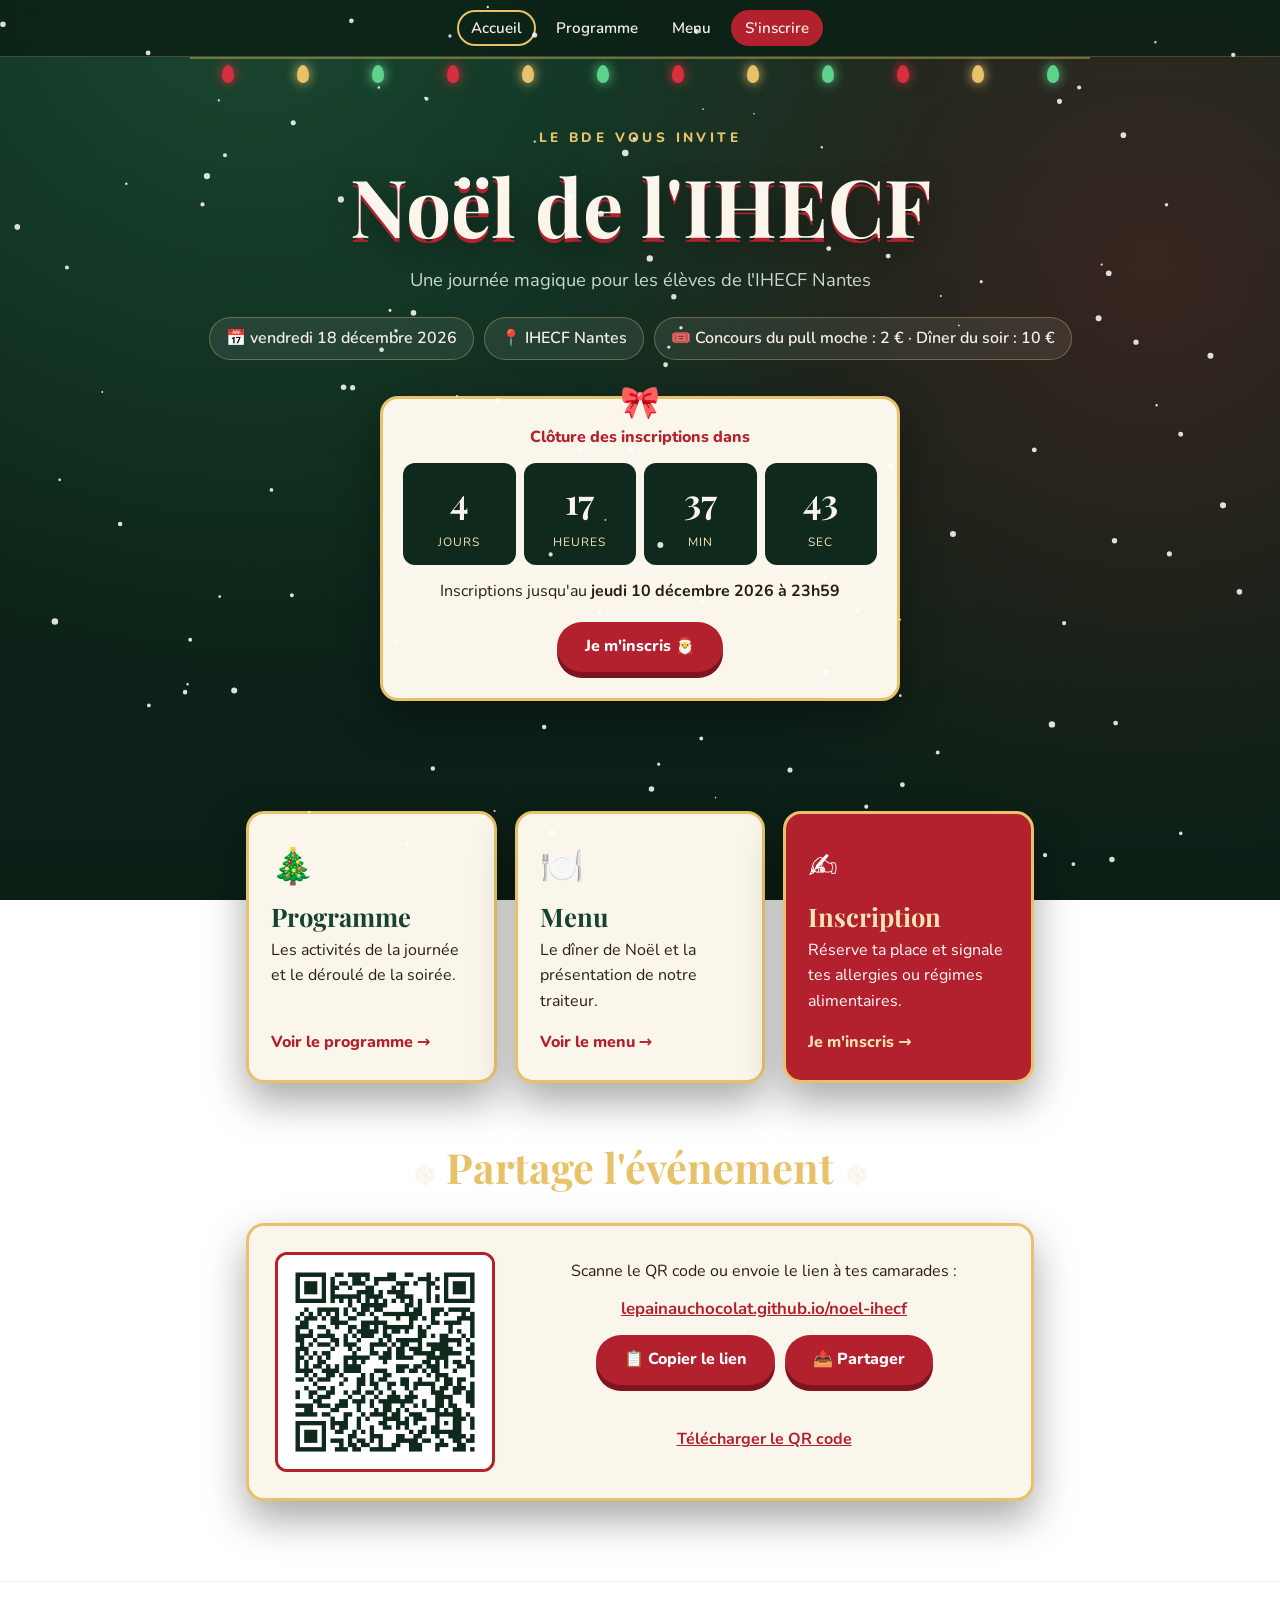
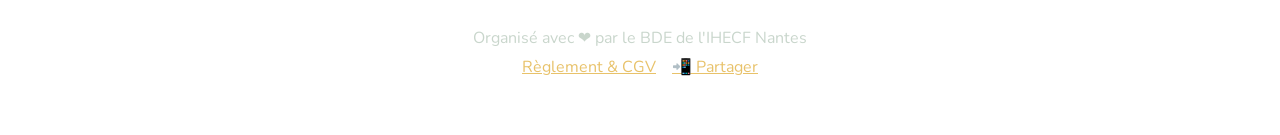
==== commit 83674686: "Droit à l'image dans l'inscription ; alcool et substances illicites interdits (règlement + CGV) Co-A" ====
--- a/index.html
+++ b/index.html
@@ -11,7 +11,7 @@
   <link rel="preconnect" href="https://fonts.googleapis.com">
   <link rel="preconnect" href="https://fonts.gstatic.com" crossorigin>
   <link href="https://fonts.googleapis.com/css2?family=Playfair+Display:ital,wght@0,600;0,800;1,600&family=Nunito:wght@400;600;800&display=swap" rel="stylesheet">
-  <link rel="stylesheet" href="css/style.css?v=202611181400">
+  <link rel="stylesheet" href="css/style.css?v=202611181430">
 </head>
 <body data-page="accueil">
   <canvas id="snow" aria-hidden="true"></canvas>
@@ -94,7 +94,7 @@
     <p class="footer-links"><a href="reglement.html">Règlement &amp; CGV</a><a href="index.html#partager">📲 Partager</a><span id="contact-links"></span></p>
   </footer>
 
-  <script src="js/config.js?v=202611181400"></script>
-  <script src="js/main.js?v=202611181400"></script>
+  <script src="js/config.js?v=202611181430"></script>
+  <script src="js/main.js?v=202611181430"></script>
 </body>
 </html>
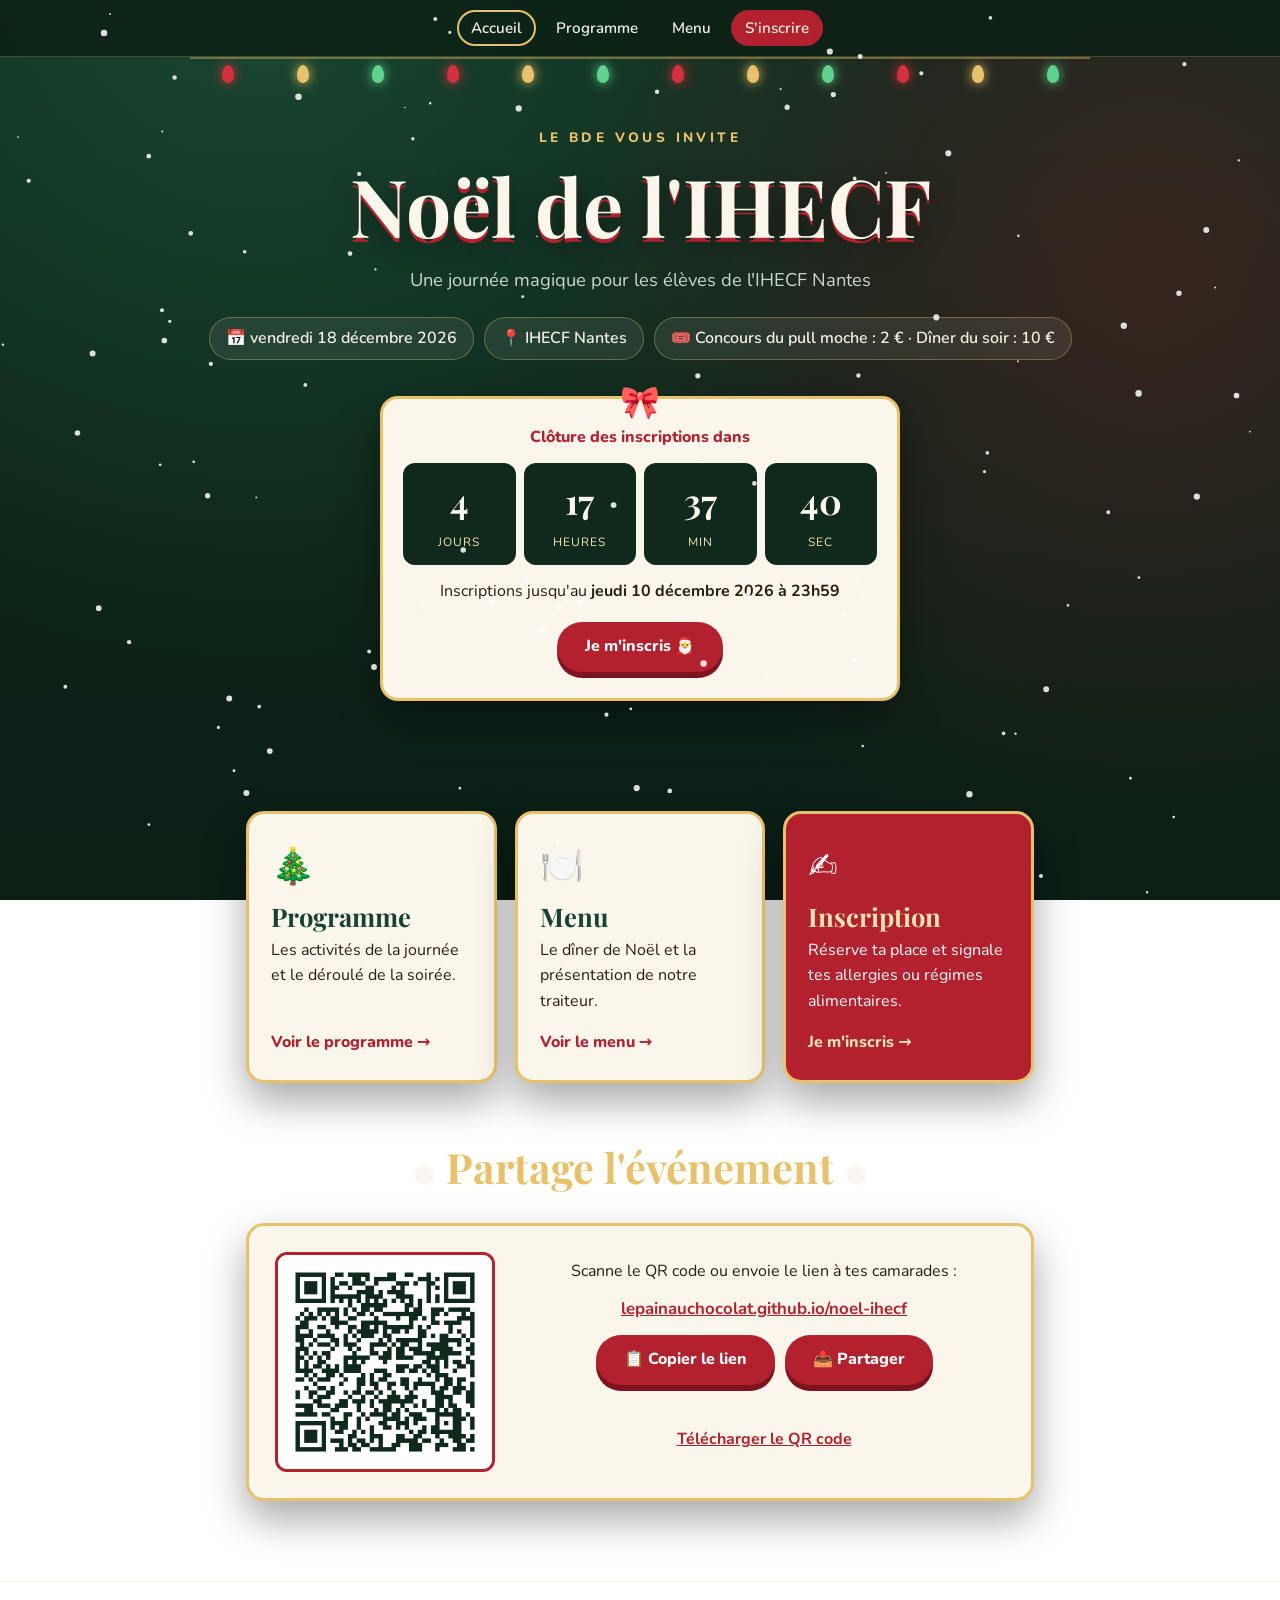
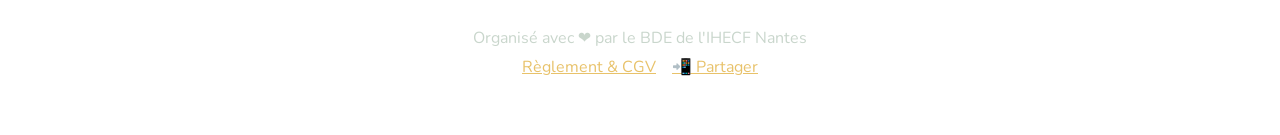
==== commit da41fa20: "Inscription : activation du formulaire du site (script Google déployé) Co-Authored-By: Claude Opus 5" ====
--- a/index.html
+++ b/index.html
@@ -11,7 +11,7 @@
   <link rel="preconnect" href="https://fonts.googleapis.com">
   <link rel="preconnect" href="https://fonts.gstatic.com" crossorigin>
   <link href="https://fonts.googleapis.com/css2?family=Playfair+Display:ital,wght@0,600;0,800;1,600&family=Nunito:wght@400;600;800&display=swap" rel="stylesheet">
-  <link rel="stylesheet" href="css/style.css?v=202611181430">
+  <link rel="stylesheet" href="css/style.css?v=202611181445">
 </head>
 <body data-page="accueil">
   <canvas id="snow" aria-hidden="true"></canvas>
@@ -94,7 +94,7 @@
     <p class="footer-links"><a href="reglement.html">Règlement &amp; CGV</a><a href="index.html#partager">📲 Partager</a><span id="contact-links"></span></p>
   </footer>
 
-  <script src="js/config.js?v=202611181430"></script>
-  <script src="js/main.js?v=202611181430"></script>
+  <script src="js/config.js?v=202611181445"></script>
+  <script src="js/main.js?v=202611181445"></script>
 </body>
 </html>
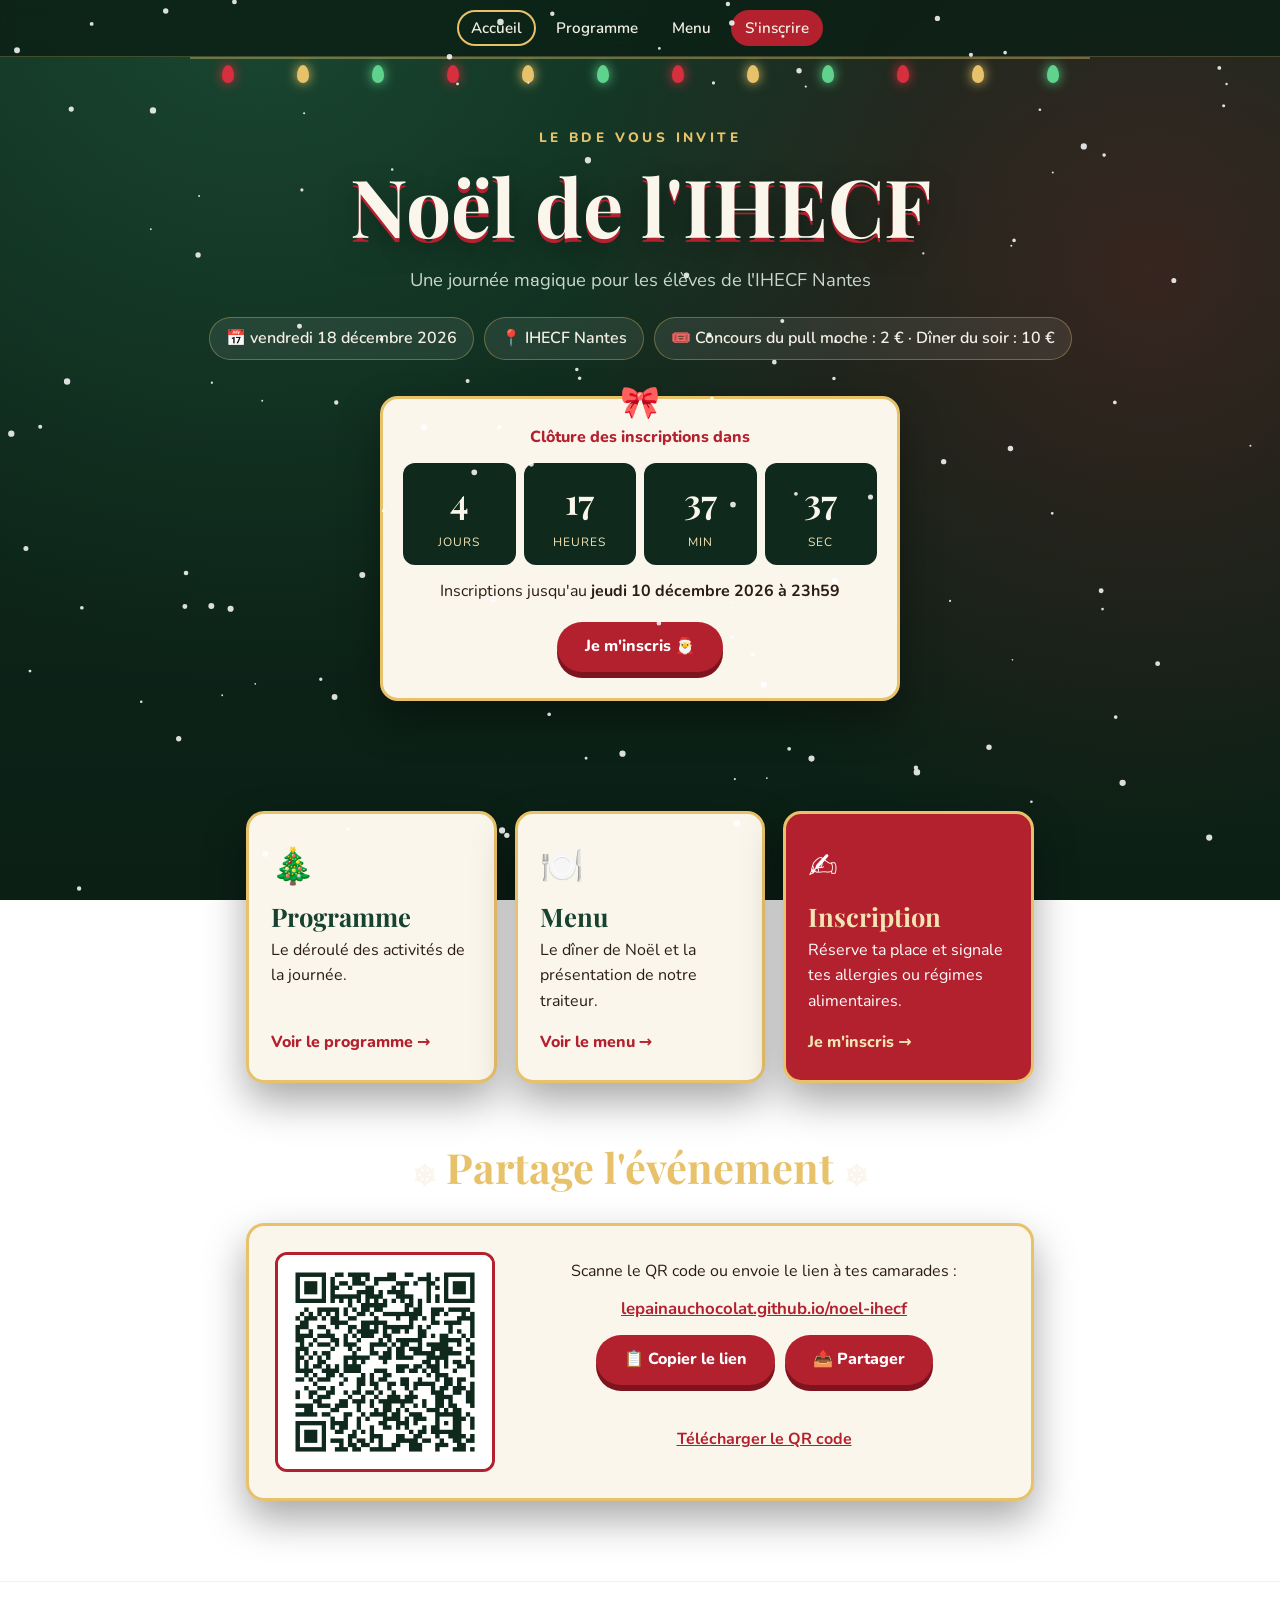
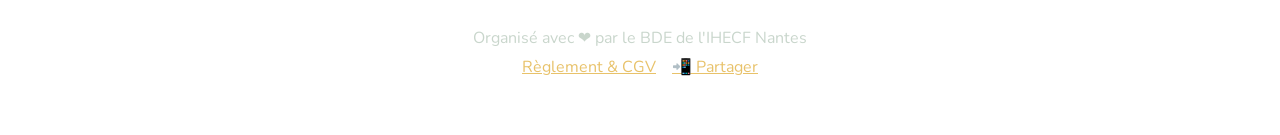
==== commit 9f3de36d: "Programme : retrait temporaire du programme du soir Co-Authored-By: Claude Opus 5.5 <noreply@anthrop" ====
--- a/index.html
+++ b/index.html
@@ -11,7 +11,7 @@
   <link rel="preconnect" href="https://fonts.googleapis.com">
   <link rel="preconnect" href="https://fonts.gstatic.com" crossorigin>
   <link href="https://fonts.googleapis.com/css2?family=Playfair+Display:ital,wght@0,600;0,800;1,600&family=Nunito:wght@400;600;800&display=swap" rel="stylesheet">
-  <link rel="stylesheet" href="css/style.css?v=202611181445">
+  <link rel="stylesheet" href="css/style.css?v=202611181500">
 </head>
 <body data-page="accueil">
   <canvas id="snow" aria-hidden="true"></canvas>
@@ -54,7 +54,7 @@
       <a class="card" href="programme.html">
         <span class="card-icon" aria-hidden="true">🎄</span>
         <h2>Programme</h2>
-        <p>Les activités de la journée et le déroulé de la soirée.</p>
+        <p>Le déroulé des activités de la journée.</p>
         <span class="card-link">Voir le programme →</span>
       </a>
       <a class="card" href="menu.html">
@@ -94,7 +94,7 @@
     <p class="footer-links"><a href="reglement.html">Règlement &amp; CGV</a><a href="index.html#partager">📲 Partager</a><span id="contact-links"></span></p>
   </footer>
 
-  <script src="js/config.js?v=202611181445"></script>
-  <script src="js/main.js?v=202611181445"></script>
+  <script src="js/config.js?v=202611181500"></script>
+  <script src="js/main.js?v=202611181500"></script>
 </body>
 </html>
